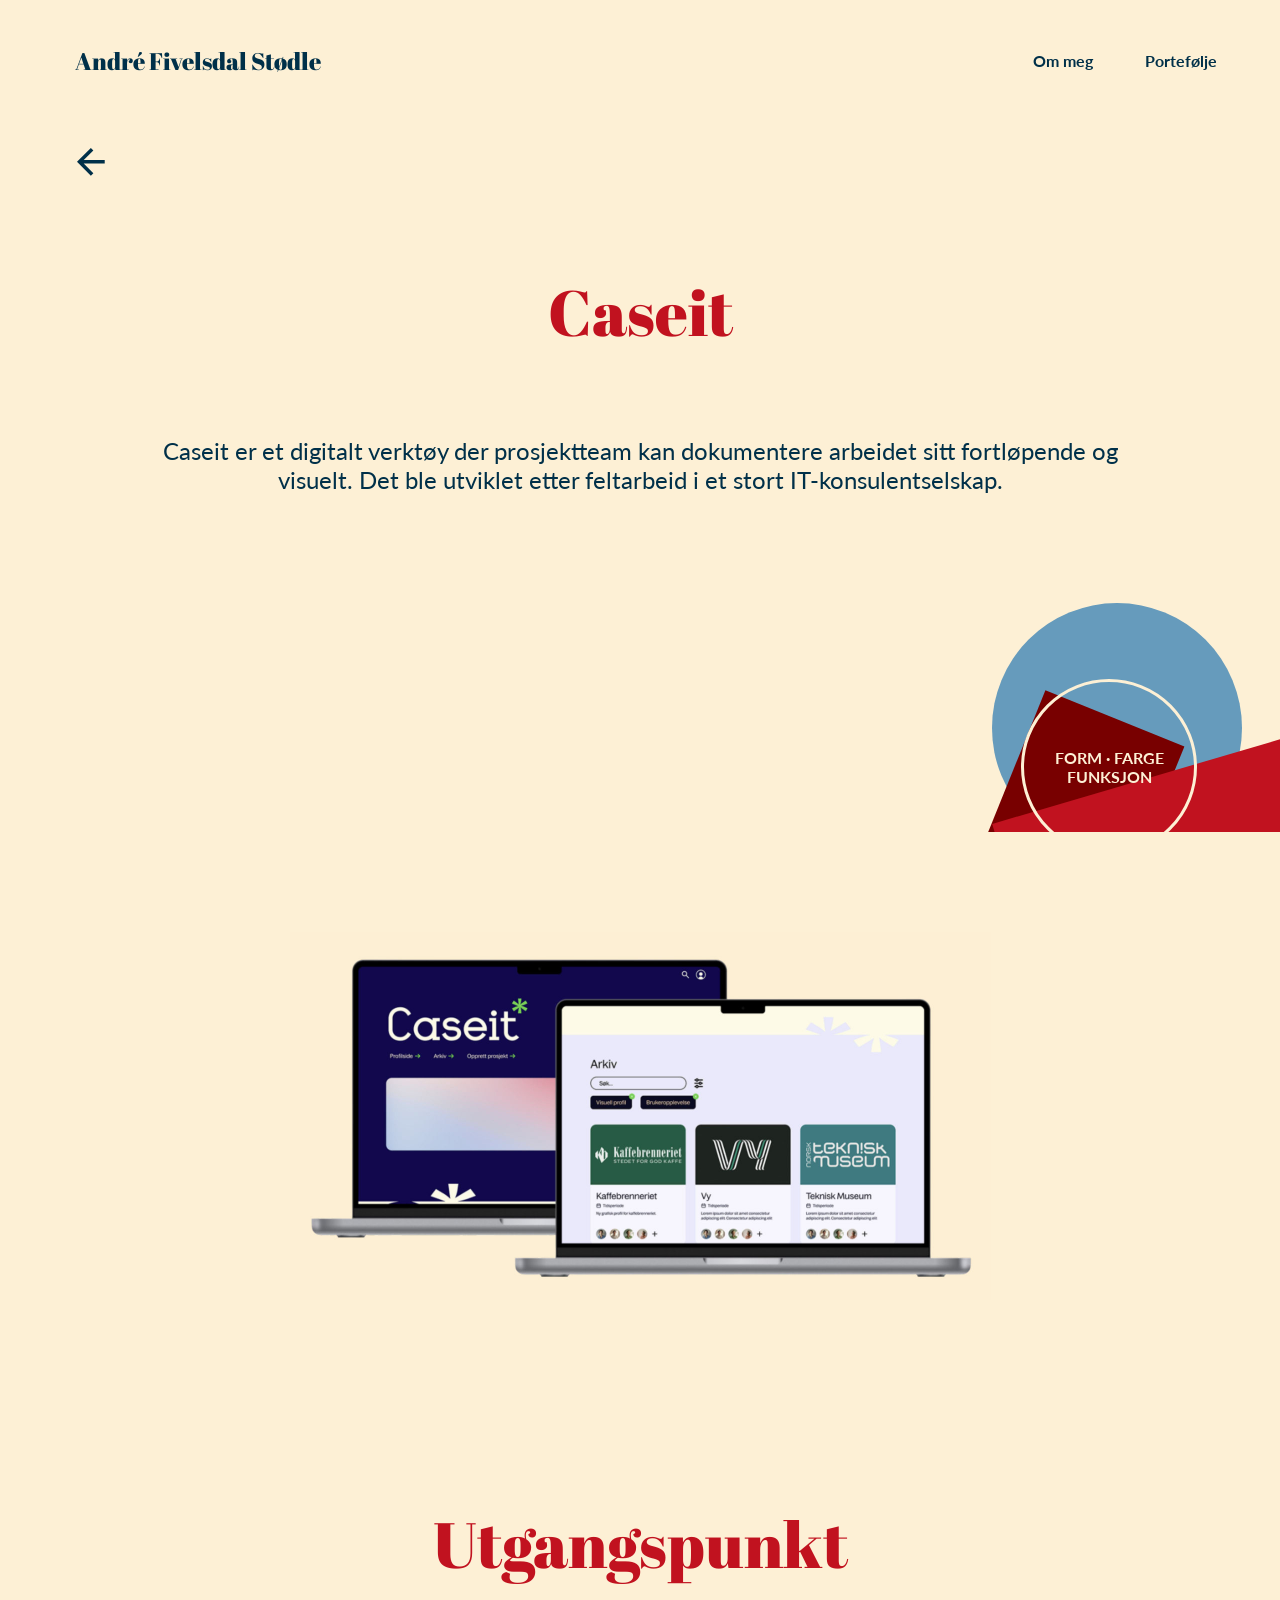
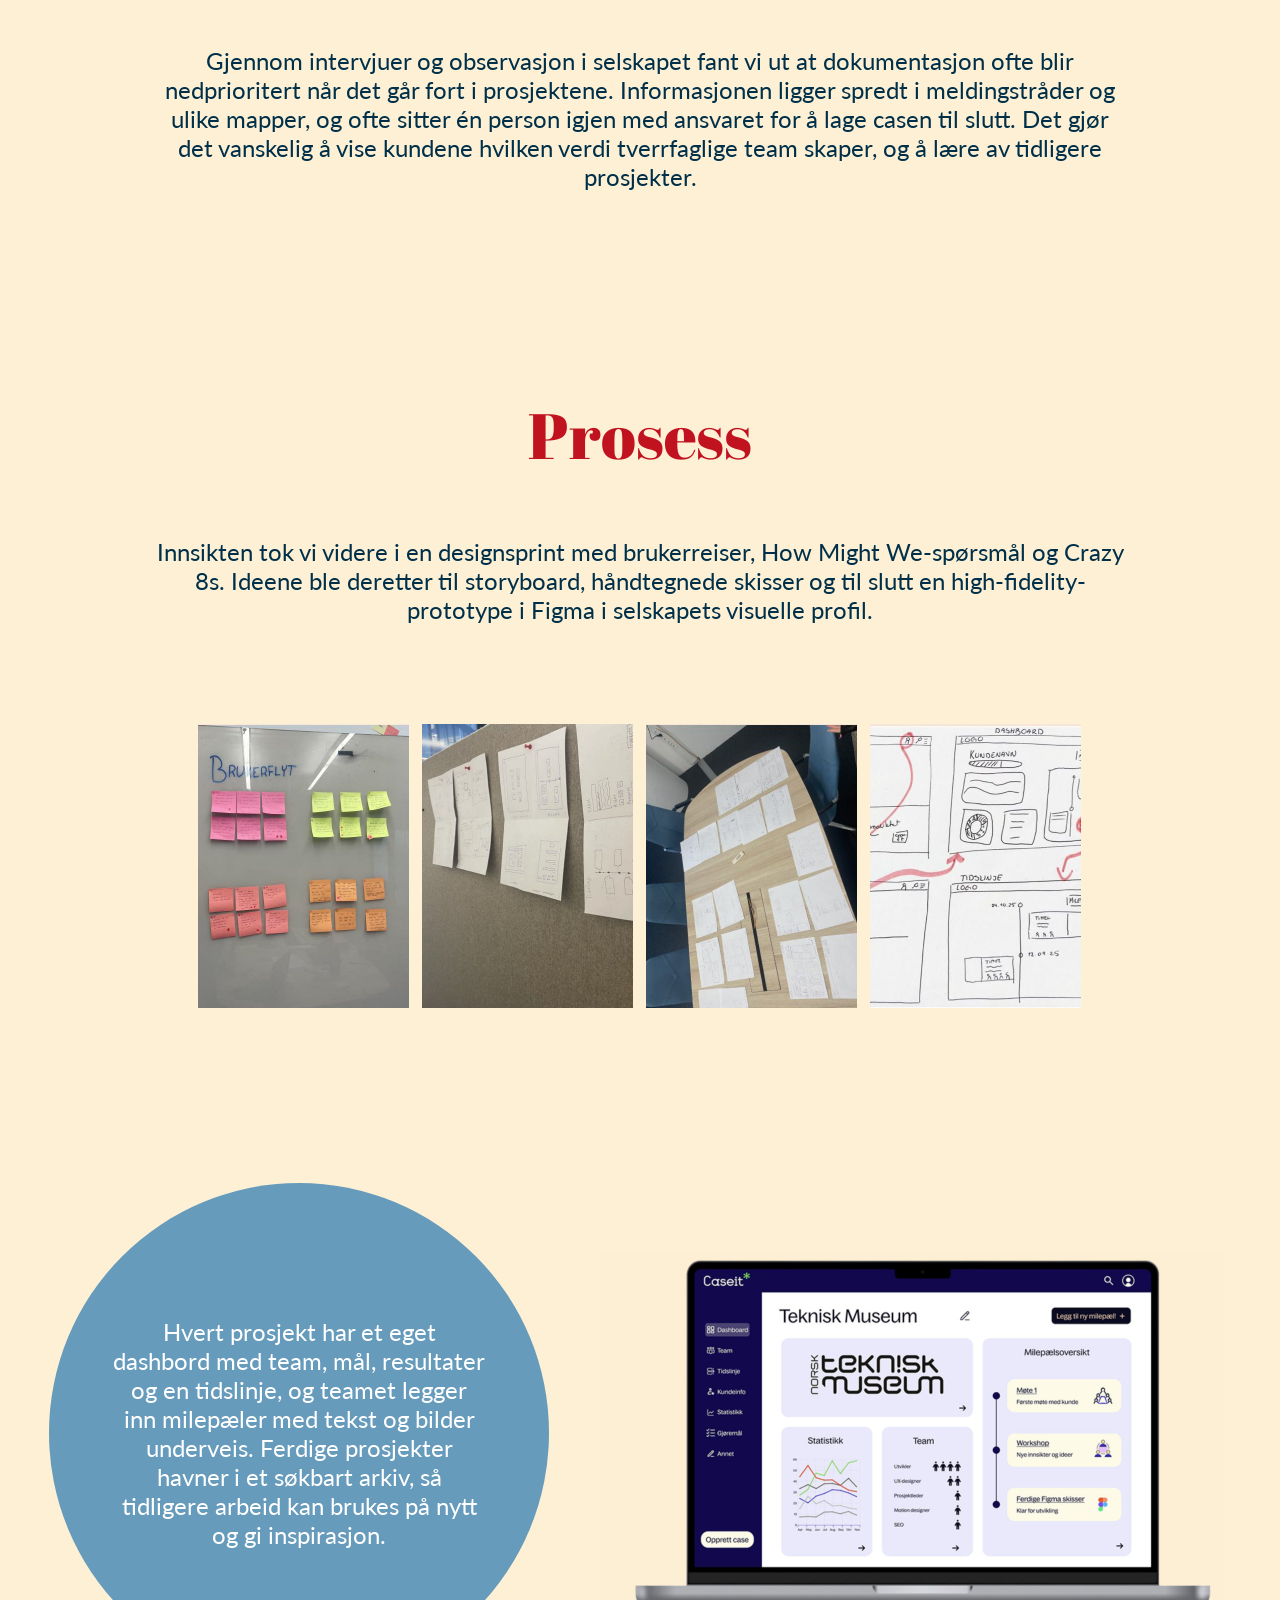
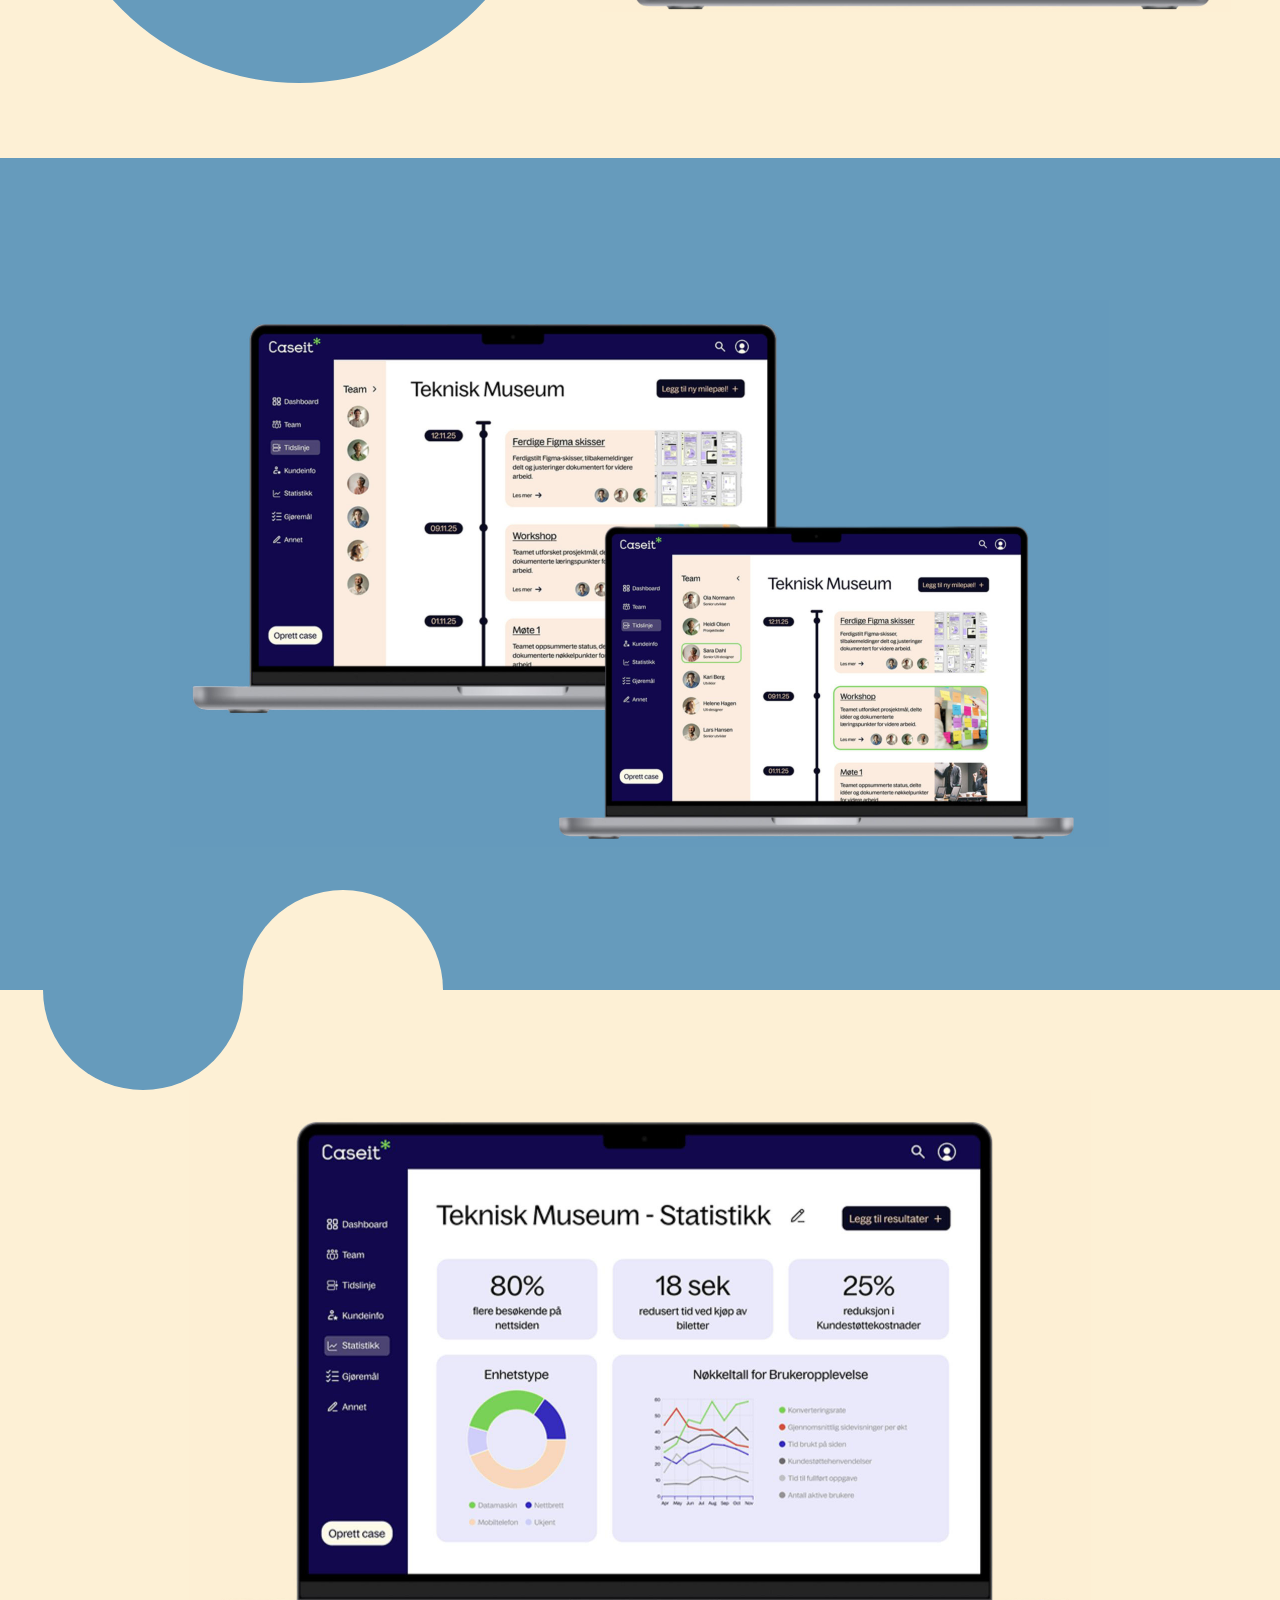
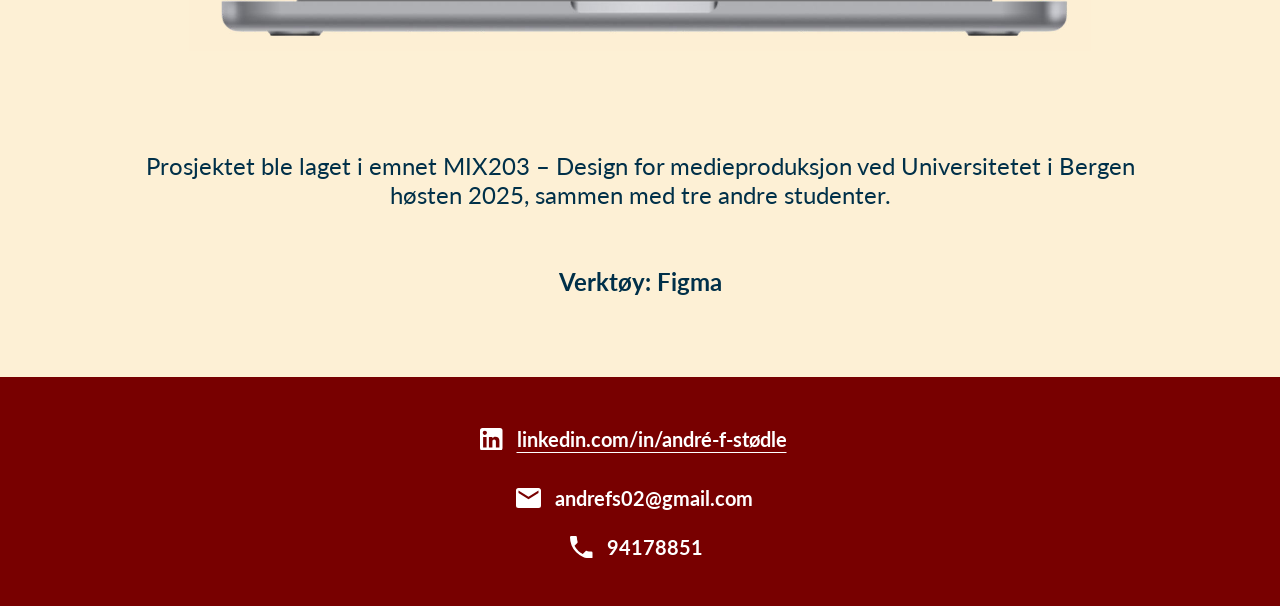
==== caseit.html @ 6f41d467 "Portefølje: André Fivelsdal Stødle Co-Authored-By: Claude Opus 5.5 <noreply@anthropic.com>" ====
<!doctype html>
<html lang="nb">
<head>
<meta charset="utf-8">
<meta name="viewport" content="width=device-width, initial-scale=1">
<title>Caseit – André Fivelsdal Stødle</title>
<meta name="description" content="Caseit: et verktøy der prosjektteam dokumenterer arbeidet sitt fortløpende og visuelt.">
<link rel="preconnect" href="https://fonts.googleapis.com">
<link rel="preconnect" href="https://fonts.gstatic.com" crossorigin>
<link href="https://fonts.googleapis.com/css2?family=Abril+Fatface&family=Lato:wght@400;700&display=swap" rel="stylesheet">
<link rel="stylesheet" href="style.css">
</head>
<body>
<section class="sec top case-hero" style="--h:832"><div class="clip"><div class="deco case" aria-hidden="true"><svg viewBox="944 603 336 229" style="overflow:hidden"><circle cx="1117" cy="728" r="125" fill="#669bbc" class="s-circ"/><polygon points="1045.4,690.3 1184.4,746.4 1083.2,997.1 944.2,941.0" fill="#780000" class="s-dark"/><polygon points="1280.2,739.3 1322.3,883.0 1034.4,967.6 992.2,823.9" fill="#c1121f" class="s-red"/><circle cx="1109" cy="767" r="86.5" fill="none" stroke="#fdf0d5" stroke-width="3"/><text x="1109" y="764" text-anchor="middle">FORM · FARGE</text><text x="1109" y="783" text-anchor="middle">FUNKSJON</text></svg></div></div><div class="wrap"><div class="hdr"><a class="a brand navy" href="hjem.html" style="--x:75;--y:46;--w:260">André Fivelsdal Stødle</a><nav class="a nav navy" style="--x:1033;--y:51;--w:200" aria-label="Hovedmeny"><a href="hjem.html#om-meg">Om meg</a><a href="hjem.html#portefolje">Portefølje</a></nav></div><a class="a back" href="hjem.html" style="--x:77;--y:148;--w:28" aria-label="Tilbake til porteføljen"><svg viewBox="0 0 28 28" aria-hidden="true"><path d="M27.72 12.11v3.5h-21l9.63 9.63-2.49 2.48L0 13.86 13.86 0l2.49 2.49-9.63 9.62h21Z"/></svg></a><h1 class="a txt c h64 red" style="--x:50;--y:272;--w:1180">Caseit</h1><p class="a txt c f24 navy" style="--x:50;--y:436;--w:1180">Caseit er et digitalt verktøy der prosjektteam kan dokumentere arbeidet sitt fortløpende og <br class="d">visuelt. Det ble utviklet etter feltarbeid i et stort IT-konsulentselskap.</p></div></section>
<section class="sec " style="--h:568"><div class="wrap"><div class="a cl" style="--x:290;--y:100;--w:701.0;--hh:368.0"><div style="--l:0.000%;--t:0.000%;--iw:100.000%;--ih:100.000%"><img src="img/case-1.jpg" alt="Caseit på to bærbare datamaskiner" loading="lazy" decoding="async"></div></div></div></section>
<section class="sec " style="--h:491"><div class="wrap"><h2 class="a txt c h64 red" style="--x:50;--y:104;--w:1180">Utgangspunkt</h2><p class="a txt c f24 navy" style="--x:50;--y:246;--w:1180">Gjennom intervjuer og observasjon i selskapet fant vi ut at dokumentasjon ofte blir <br class="d">nedprioritert når det går fort i prosjektene. Informasjonen ligger spredt i meldingstråder og <br class="d">ulike mapper, og ofte sitter én person igjen med ansvaret for å lage casen til slutt. Det gjør <br class="d">det vanskelig å vise kundene hvilken verdi tverrfaglige team skaper, og å lære av tidligere <br class="d">prosjekter.</p></div></section>
<section class="sec " style="--h:817"><div class="wrap"><h2 class="a txt c h64 red" style="--x:50;--y:104;--w:1180">Prosess</h2><p class="a txt c f24 navy" style="--x:50;--y:246;--w:1180">Innsikten tok vi videre i en designsprint med brukerreiser, How Might We-spørsmål og Crazy <br class="d">8s. Ideene ble deretter til storyboard, håndtegnede skisser og til slutt en high-fidelity- <br class="d">prototype i Figma i selskapets visuelle profil.</p><div class="a cl" style="--x:198;--y:433;--w:883.0;--hh:284.0"><div style="--l:0.000%;--t:0.000%;--iw:23.896%;--ih:100.000%"><img src="img/case-2.jpg" alt="Brukerflyt med post-it-lapper" loading="lazy" decoding="async"></div><div style="--l:25.368%;--t:0.000%;--iw:23.896%;--ih:100.000%"><img src="img/case-3.jpg" alt="Skisser på vegg" loading="lazy" decoding="async"></div><div style="--l:50.736%;--t:0.000%;--iw:23.896%;--ih:100.000%"><img src="img/case-4.jpg" alt="Storyboard på bord" loading="lazy" decoding="async"></div><div style="--l:76.104%;--t:0.000%;--iw:23.896%;--ih:100.000%"><img src="img/case-5.jpg" alt="Håndtegnede skisser av dashbord" loading="lazy" decoding="async"></div></div></div></section>
<section class="sec " style="--h:650"><div class="wrap"><div class="a circ " style="--x:49;--y:75;--w:500"><div class="f24 wh">Hvert prosjekt har et eget <br class="d">dashbord med team, mål, resultater <br class="d">og en tidslinje, og teamet legger <br class="d">inn milepæler med tekst og bilder <br class="d">underveis. Ferdige prosjekter <br class="d">havner i et søkbart arkiv, så <br class="d">tidligere arbeid kan brukes på nytt <br class="d">og gi inspirasjon.</div></div><div class="a cl" style="--x:600;--y:146;--w:631.0;--hh:358.0"><div style="--l:0.000%;--t:0.000%;--iw:100.000%;--ih:100.000%"><img src="img/case-6.jpg" alt="Caseit: prosjektdashbord for Teknisk Museum" loading="lazy" decoding="async"></div></div></div></section>
<section class="sec blue" style="--h:832"><div class="wrap"><div class="a cl" style="--x:170;--y:142;--w:939.0;--hh:547.0"><div style="--l:0.000%;--t:0.000%;--iw:100.000%;--ih:100.000%"><img src="img/case-7.jpg" alt="Caseit: tidslinje med milepæler" loading="lazy" decoding="async"></div></div></div></section>
<section class="sec " style="--h:987"><div class="wrap"><div class="bump up r" style="--x:343" aria-hidden="true"></div><div class="bump down blue" style="--x:143" aria-hidden="true"></div><div class="a cl" style="--x:189;--y:100;--w:902.0;--hh:561.0"><div style="--l:0.000%;--t:0.000%;--iw:100.000%;--ih:100.000%"><img src="img/case-8.jpg" alt="Caseit: statistikkside" loading="lazy" decoding="async"></div></div><p class="a txt c f24 navy" style="--x:50;--y:761;--w:1180">Prosjektet ble laget i emnet MIX203 – Design for medieproduksjon ved Universitetet i Bergen <br class="d">høsten 2025, sammen med tre andre studenter.</p><p class="a txt c f24 b navy" style="--x:50;--y:848;--w:1180">Verktøy: Figma</p></div></section>
<footer class="sec foot" style="--h:229" id="kontakt"><div class="wrap"><div class="a fi" style="--x:480;--y:50;--w:330;gap:calc(14*var(--u))"><svg width="22.5" height="22.5" viewBox="0 0 22.5 22.5" style="width:calc(22.5*var(--u));height:calc(22.5*var(--u))" aria-hidden="true"><path d="M20 0a2.5 2.5 0 0 1 2.5 2.5V20a2.5 2.5 0 0 1-2.5 2.5H2.5A2.5 2.5 0 0 1 0 20V2.5A2.5 2.5 0 0 1 2.5 0H20m-.62 19.38v-6.63a4.08 4.08 0 0 0-4.08-4.07c-1.06 0-2.3.64-2.9 1.62V8.91H8.91v10.47h3.49v-6.17c0-.96.77-1.75 1.74-1.75a1.75 1.75 0 0 1 1.75 1.75v6.17h3.49M4.85 6.95a2.1 2.1 0 0 0 2.1-2.1c0-1.16-.94-2.11-2.1-2.11a2.11 2.11 0 0 0-2.11 2.11c0 1.16.95 2.1 2.11 2.1m1.74 12.43V8.91H3.12v10.47h3.47Z"/></svg><a href="https://www.linkedin.com/in/andré-f-stødle" target="_blank" rel="noopener">linkedin.com/in/andré-f-stødle</a></div><div class="a fi" style="--x:516;--y:109;--w:260;gap:calc(14*var(--u))"><svg width="25" height="20" viewBox="0 0 25 20" style="width:calc(25*var(--u));height:calc(20*var(--u))" aria-hidden="true"><path d="M22.5 5l-10 6.25L2.5 5V2.5l10 6.25 10-6.25m0-2.5h-20A2.5 2.5 0 0 0 0 2.5v15A2.5 2.5 0 0 0 2.5 20h20a2.5 2.5 0 0 0 2.5-2.5v-15C25 1.11 23.88 0 22.5 0Z"/></svg><span>andrefs02@gmail.com</span></div><div class="a fi" style="--x:570;--y:158;--w:200;gap:calc(14*var(--u))"><svg width="22.5" height="22.5" viewBox="0 0 22.5 22.5" style="width:calc(22.5*var(--u));height:calc(22.5*var(--u))" aria-hidden="true"><path d="M4.53 9.74a18.9 18.9 0 0 0 8.23 8.24l2.75-2.75c.35-.35.84-.46 1.28-.32 1.4.47 2.9.71 4.46.71A1.25 1.25 0 0 1 22.5 16.88v4.37a1.25 1.25 0 0 1-1.25 1.25A21.25 21.25 0 0 1 0 1.25 1.25 1.25 0 0 1 1.25 0h4.37a1.25 1.25 0 0 1 1.26 1.25c0 1.56.24 3.06.71 4.46.13.44.03.93-.31 1.28L4.53 9.74Z"/></svg><span>94178851</span></div></div></footer>
<script src="nav.js"></script>
</body>
</html>
---- style.css ----
/* Design is a 1280px wide Figma frame. 1 design px = --u.
   ≥820px: the frame scales so one 1280×832 frame fits the browser window (as in Figma on a MacBook Air):
   limited by width, and by height (never below 0.85×), capped at 1.5×.
   <820px: mobile flow layout. */
:root{
  --cream:#fdf0d5; --navy:#003049; --red:#c1121f; --maroon:#780000; --blue:#669bbc; --white:#fff;
  --u:min(1.5px, calc(100vw / 1280), max(0.85px, calc(100vh / 832)));
  --serif:'Abril Fatface', Georgia, serif;
  --sans:'Lato', system-ui, -apple-system, 'Segoe UI', sans-serif;
  color-scheme: light;
}
@supports (width:1cqw){
  :root{--u:min(1.5px, calc(100cqw / 1280), max(0.85px, calc(100svh / 832)))}
  body{container-type:inline-size}
}
*{box-sizing:border-box;margin:0;padding:0}
html{scroll-behavior:smooth;-webkit-text-size-adjust:100%;text-size-adjust:100%}
body{background:var(--cream);color:var(--navy);font-family:var(--sans);overflow-x:hidden;-webkit-font-smoothing:antialiased}
img{display:block;max-width:none}
a{color:inherit;text-decoration:none}

/* ---------- sections ---------- */
.sec{position:relative;height:calc(var(--h)*var(--u));background:var(--bg,var(--cream))}
.sec.blue{--bg:var(--blue)}
.sec.foot{--bg:var(--maroon)}
.wrap{position:relative;width:calc(1280*var(--u));height:100%;margin:0 auto}
.clip{position:absolute;inset:0;overflow:hidden;pointer-events:none}

/* absolute placement in design px */
.a{position:absolute;left:calc(var(--x,0)*var(--u));top:calc(var(--y,0)*var(--u));width:calc(var(--w,1280)*var(--u))}
.c{text-align:center}

/* ---------- type ---------- */
.serif{font-family:var(--serif);font-weight:400}
.h96{font-family:var(--serif);font-size:calc(96*var(--u));line-height:calc(103*var(--u))}
.h64{font-family:var(--serif);font-size:calc(64*var(--u));line-height:calc(80*var(--u))}
.h48{font-family:var(--serif);font-size:calc(48*var(--u));line-height:calc(60*var(--u))}
.f24{font-size:calc(24*var(--u));line-height:calc(29*var(--u))}
.f20{font-size:calc(20*var(--u));line-height:calc(24*var(--u))}
.f16{font-size:calc(16*var(--u));line-height:calc(19*var(--u))}
.b{font-weight:700}
.red{color:var(--red)} .navy{color:var(--navy)} .cr{color:var(--cream)} .wh{color:var(--white)}
p+p{margin-top:1.2em}
h1,h2,h3{font-weight:400}

/* ---------- header ---------- */
.brand{font-family:var(--serif);font-size:calc(24*var(--u));line-height:calc(30*var(--u));white-space:nowrap}
.nav{display:flex;gap:calc(52*var(--u));font-weight:700;font-size:calc(16*var(--u));line-height:calc(20*var(--u));white-space:nowrap}
.nav a:hover,.brand:hover{color:var(--red)}
.back{width:calc(28*var(--u));height:calc(28*var(--u));display:block}
.back svg{width:100%;height:100%;fill:var(--navy)}
.back:hover svg{fill:var(--red)}

/* ---------- hero ---------- */
.rule{height:calc(1*var(--u));background:var(--navy)}
.deco{position:absolute}
.deco.case{right:0;bottom:0;width:calc(336*var(--u))}
.deco svg{display:block;width:100%;height:auto;overflow:visible}
.deco text{font-family:var(--sans);font-weight:700;font-size:16px;fill:var(--cream)}

/* hover on the start page: the two blocks and the circle slide apart */
.deco.hero .s-circ,.deco.hero .s-dark,.deco.hero .s-red{transition:transform .6s cubic-bezier(.2,.8,.2,1)}
.deco.hero:hover .s-circ{transform:translate(-10px,-16px)}
.deco.hero:hover .s-dark{transform:translate(-22px,10px) rotate(-2deg)}
.deco.hero:hover .s-red{transform:translate(20px,14px) rotate(2deg)}
.deco.hero .s-dark,.deco.hero .s-red{transform-box:fill-box;transform-origin:50% 50%}
@media (prefers-reduced-motion:reduce){.deco.hero .s-circ,.deco.hero .s-dark,.deco.hero .s-red{transition:none}}

/* ---------- section bumps (half circles across section edges) ---------- */
.bump{position:absolute;width:calc(200*var(--u));height:calc(100*var(--u));left:calc(var(--x)*var(--u) - 100*var(--u));z-index:2}
.bump.up{top:calc(-100*var(--u));border-radius:calc(100*var(--u)) calc(100*var(--u)) 0 0;background:var(--bg,var(--cream))}
.bump.down{top:0;border-radius:0 0 calc(100*var(--u)) calc(100*var(--u))}
.bump.down.blue{background:var(--blue)} .bump.down.cream{background:var(--cream)}

/* ---------- images ---------- */
.cl{aspect-ratio:var(--w)/var(--hh)}
.cl>*{position:absolute;left:var(--l);top:var(--t);width:var(--iw);height:var(--ih)}
.cl img{width:100%;height:100%;object-fit:cover}
.cl a img{transition:transform .25s ease}
.cl a:hover img{transform:translateY(calc(-4*var(--u)))}

/* ---------- circles ---------- */
.circ{border-radius:50%;background:var(--blue);display:flex;align-items:center;justify-content:center;text-align:center;aspect-ratio:1}
a.circ{transition:transform .25s ease, background .25s ease}
a.circ:hover,a.circ.is-hover{transform:scale(1.04);background:#5a8fb1}
.btn-t{font-family:var(--serif);font-size:calc(24*var(--u));line-height:calc(32*var(--u));color:var(--white)}

/* ---------- portfolio list ---------- */
.row .more{display:inline-flex;align-items:center;gap:calc(15*var(--u));color:var(--red);font-weight:700}
.more svg{width:calc(16*var(--u));height:calc(16*var(--u));fill:var(--red);transition:transform .2s}
.row:hover .more svg{transform:translateX(calc(4*var(--u)))}

/* ---------- photo ---------- */
.photo{position:absolute;right:calc(-122*var(--u));top:calc(368*var(--u));width:calc(604*var(--u));height:calc(604*var(--u));border-radius:50%;overflow:hidden}
.photo img{position:absolute;left:calc(-32*var(--u));top:calc(-181*var(--u));width:calc(600*var(--u));height:calc(800*var(--u))}

/* ---------- graphic profile document ---------- */
.gp{padding:0 0 calc(140*var(--u))}
.gp-doc{width:calc(816*var(--u));margin:0 auto;background:#fff;box-shadow:0 calc(10*var(--u)) calc(40*var(--u)) rgba(0,48,73,.14)}
.gp-doc img{display:block;width:100%;height:auto}

/* ---------- footer ---------- */
.fi{display:flex;align-items:center;font-weight:700;font-size:calc(20*var(--u));line-height:calc(24*var(--u));color:var(--white);white-space:nowrap}
.fi svg{fill:var(--white);flex:none}
.fi a{text-decoration:underline;text-decoration-thickness:calc(1*var(--u));text-underline-offset:calc(5*var(--u))}
.fi a:hover,.fi a.is-hover{color:var(--cream);opacity:.85}

/* inside the presentation mockup: no visible scrollbar, like macOS */
html.in-mockup{scrollbar-width:none}
html.in-mockup::-webkit-scrollbar{display:none}

a:focus-visible{outline:2px solid var(--red);outline-offset:4px;border-radius:4px}

/* =================== MOBILE =================== */
@media (max-width:819px){
  :root{--u:0.5px}
  br.d{display:none}
  .sec{height:auto !important;padding:56px 20px}
  .wrap{width:100%;max-width:560px;height:auto;display:flex;flex-direction:column}
  .a{position:relative;left:auto;top:auto;width:auto;margin-top:22px}
  .wrap>.a:first-child{margin-top:0}
  .h96{font-size:clamp(46px,14vw,64px);line-height:1.07}
  .h64{font-size:clamp(36px,10.5vw,46px);line-height:1.2}
  .h48{font-size:34px;line-height:1.2}
  .f24{font-size:18px;line-height:1.4}
  .f20{font-size:17px;line-height:1.4}
  .f16{font-size:14px;line-height:1.3}
  .txt.c{text-align:center}

  /* header */
  .sec.top{padding-top:22px}
  .hdr{display:flex;align-items:center;justify-content:space-between;gap:12px;flex-wrap:wrap}
  .hdr .a{margin:0}
  .brand{font-size:19px;line-height:1.3}
  .nav{gap:18px;font-size:14px;line-height:1.3}
  .back{width:26px;height:26px;margin-top:30px}

  /* hero */
  .eyebrow-row{display:flex;align-items:center;gap:14px;margin-top:56px}
  .eyebrow-row .a{margin:0}
  .rule{width:40px;flex:none;height:1px}
  .hero-p{margin-top:26px}
  .deco{position:relative;left:auto;top:auto;margin:40px auto 0;width:min(86%,340px)}
  .deco.case{position:absolute;right:0;bottom:0;width:190px;margin:0}
  .sec.case-hero{padding-bottom:150px}

  /* bumps */
  .bump{width:100px;height:50px;left:30px}
  .bump.up{top:-50px;border-radius:50px 50px 0 0}
  .bump.down{border-radius:0 0 50px 50px}
  .bump.r{left:130px}

  /* images */
  .cl{width:100%;max-width:calc(var(--w)*1px);margin-left:auto;margin-right:auto;margin-top:30px}
  .cl a:hover img{transform:none}

  /* circles */
  .circ{width:min(100%,400px);margin:36px auto 0;padding:13%}
  .circ.long{padding:11%}
  .circ.long .f20{font-size:15px;line-height:1.35}
  .circ .f24{font-size:17px;line-height:1.35}
  .circ.btn{width:210px;padding:0}
  .btn-t{font-size:21px;line-height:1.3}

  /* front page */
  .sec.about{padding-bottom:0}
  .about .txt{margin-top:24px}
  .photo-m{position:relative;height:300px;margin:28px -20px 0;overflow:hidden}
  .photo{right:-70px;top:auto;bottom:-40px;width:330px;height:330px}
  .photo img{left:-17.5px;top:-99px;width:327px;height:436px}
  .row{display:flex;flex-direction:column;margin-top:56px !important}
  .row .cl{margin-top:22px}
  .row .a{margin-top:12px}
  .row .h48{margin-top:0}
  .more svg{width:15px;height:15px}
  .row .more{gap:10px}

  /* graphic profile */
  .gp{padding:0 16px 56px}
  .gp-doc{width:100%;max-width:816px}

  /* footer */
  .sec.foot{padding:44px 20px}
  .foot .wrap{align-items:center;gap:20px}
  .foot .a{margin:0}
  .fi{font-size:16px;line-height:1.3;gap:12px !important;white-space:normal}
  .fi svg{transform:scale(.85)}
  .fi a{text-underline-offset:4px}
}
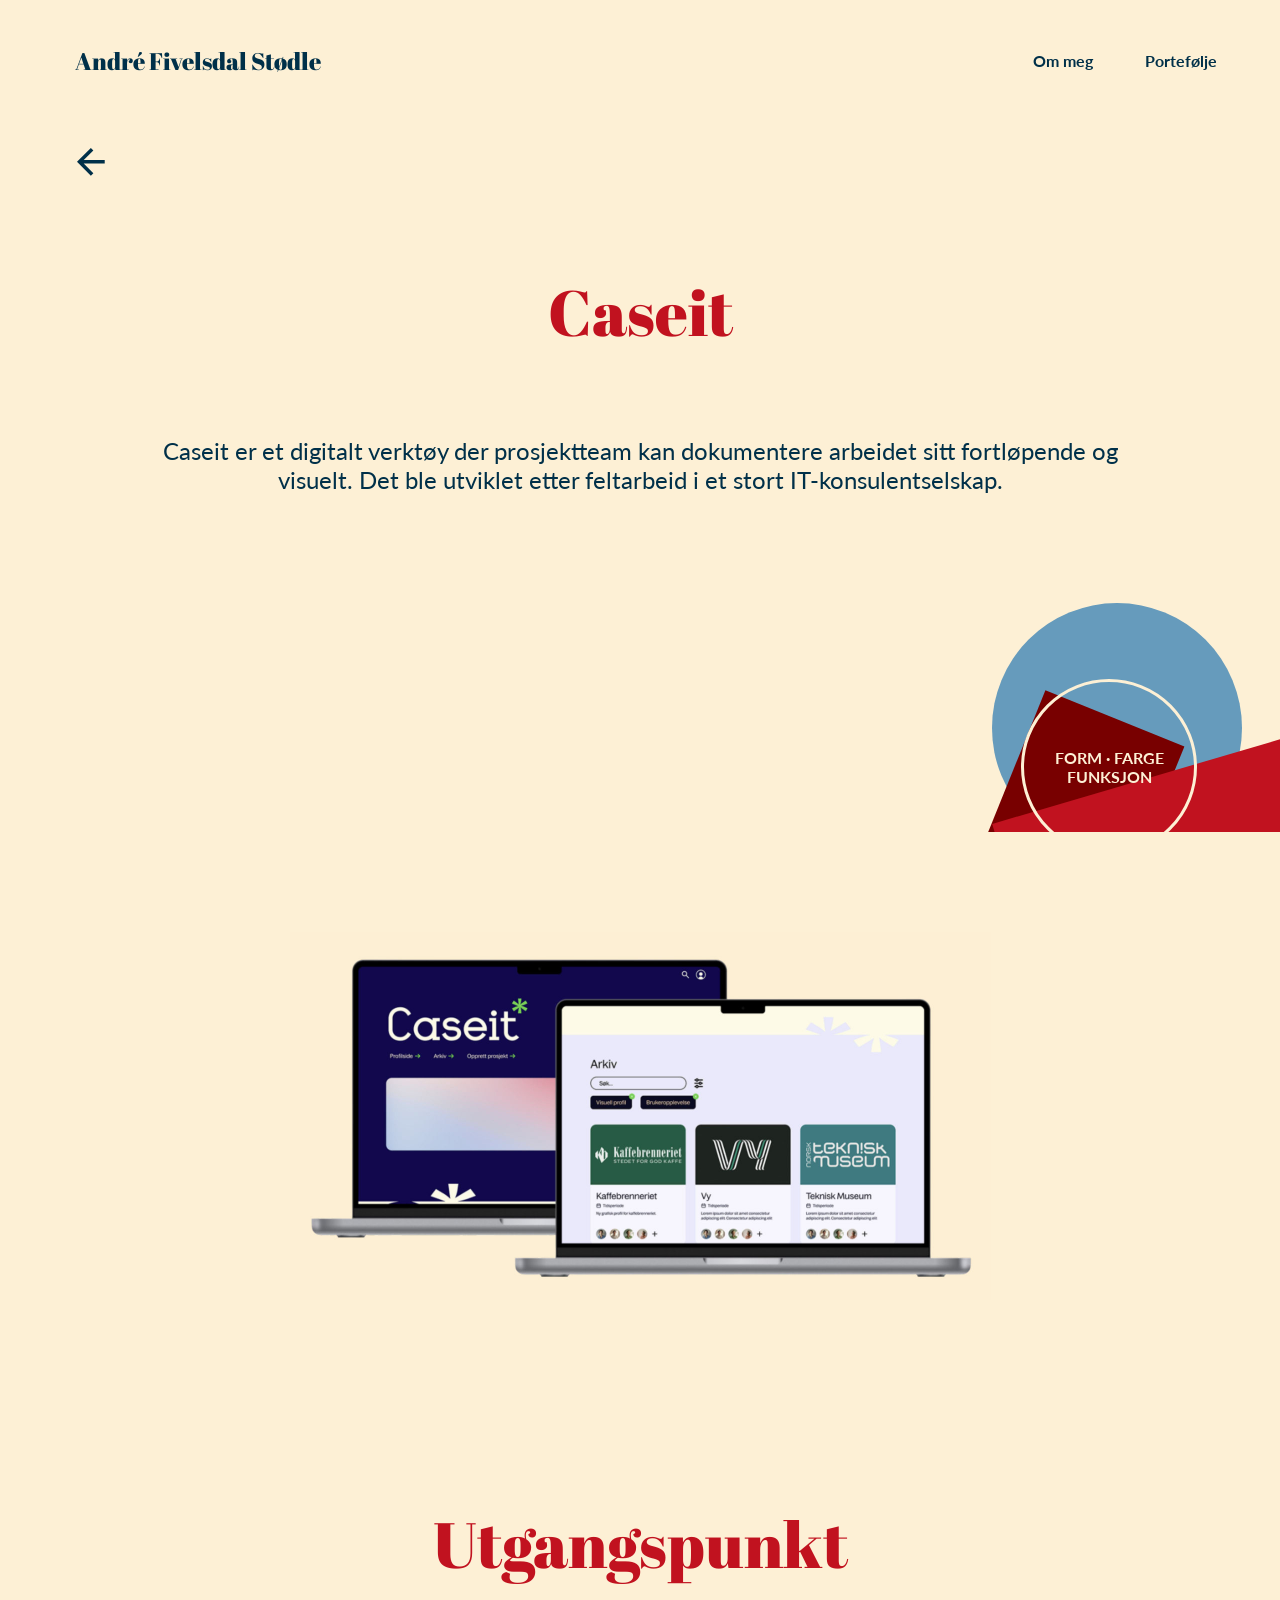
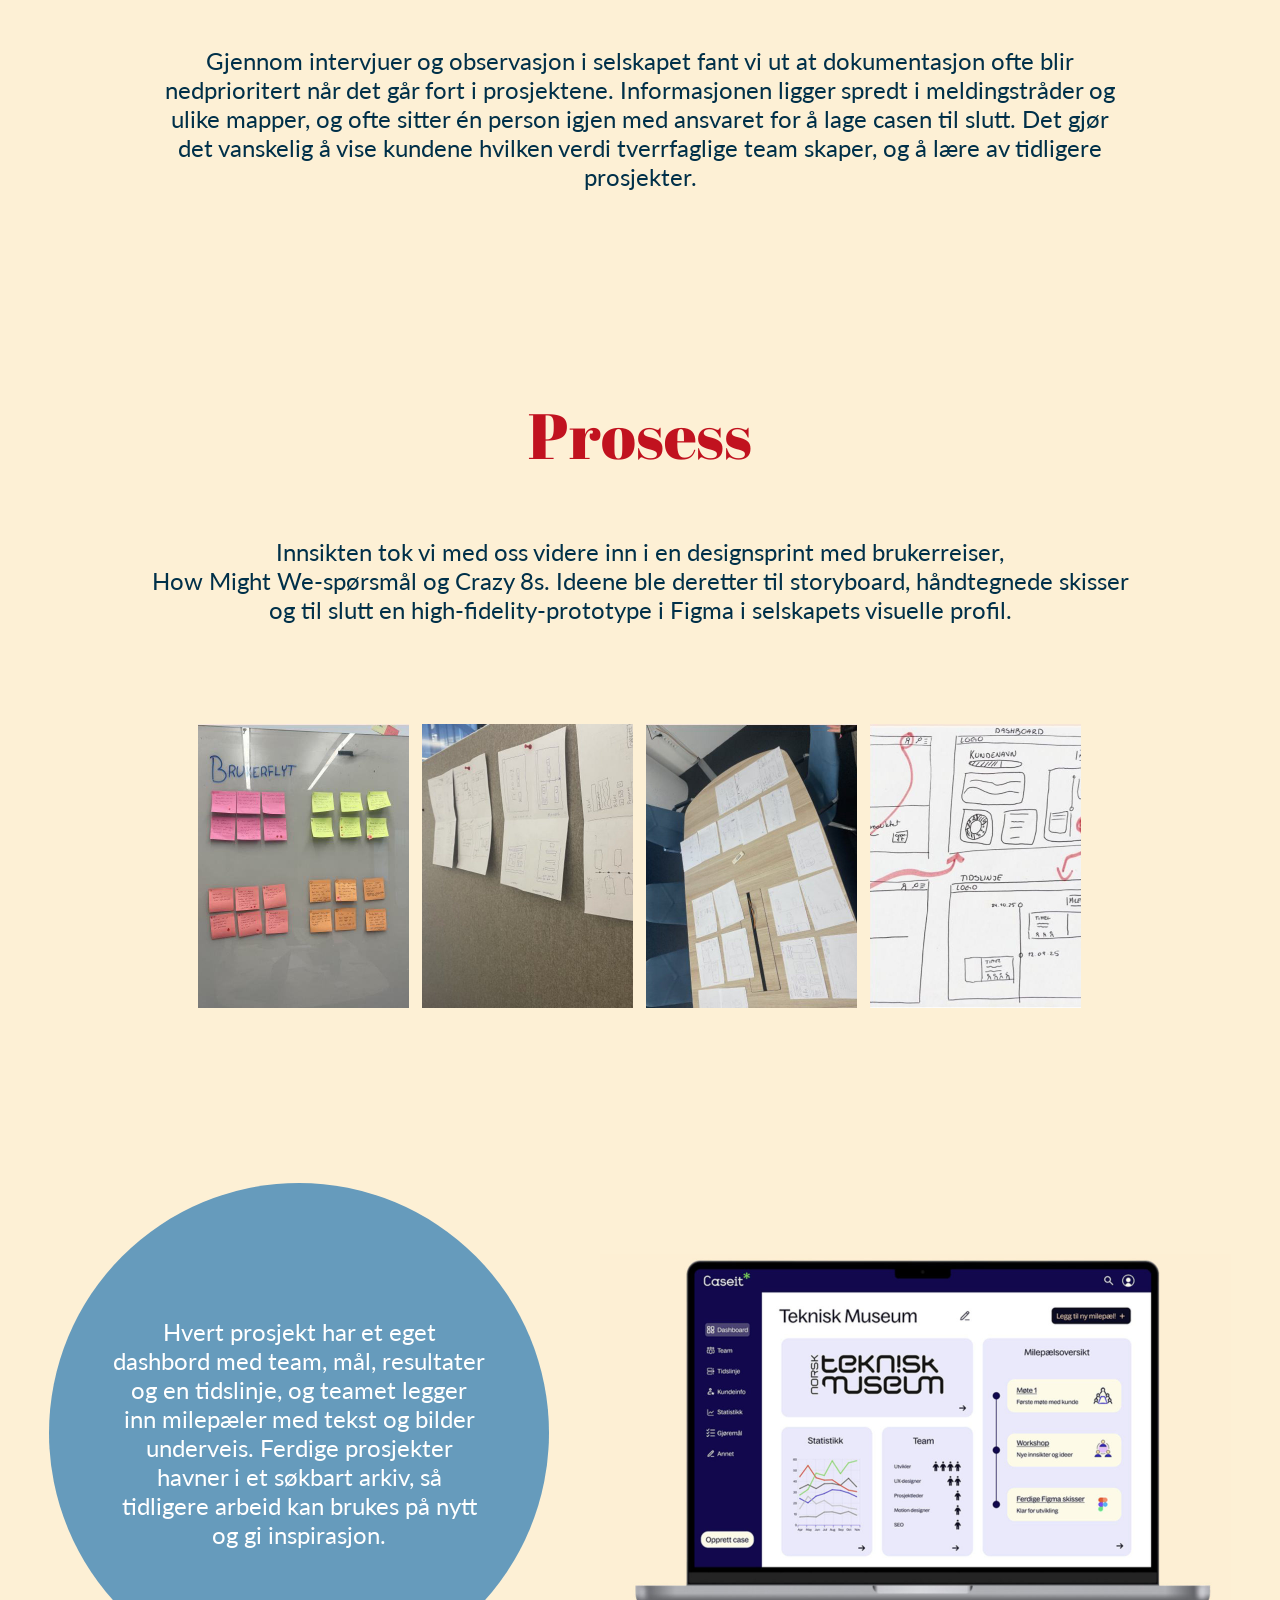
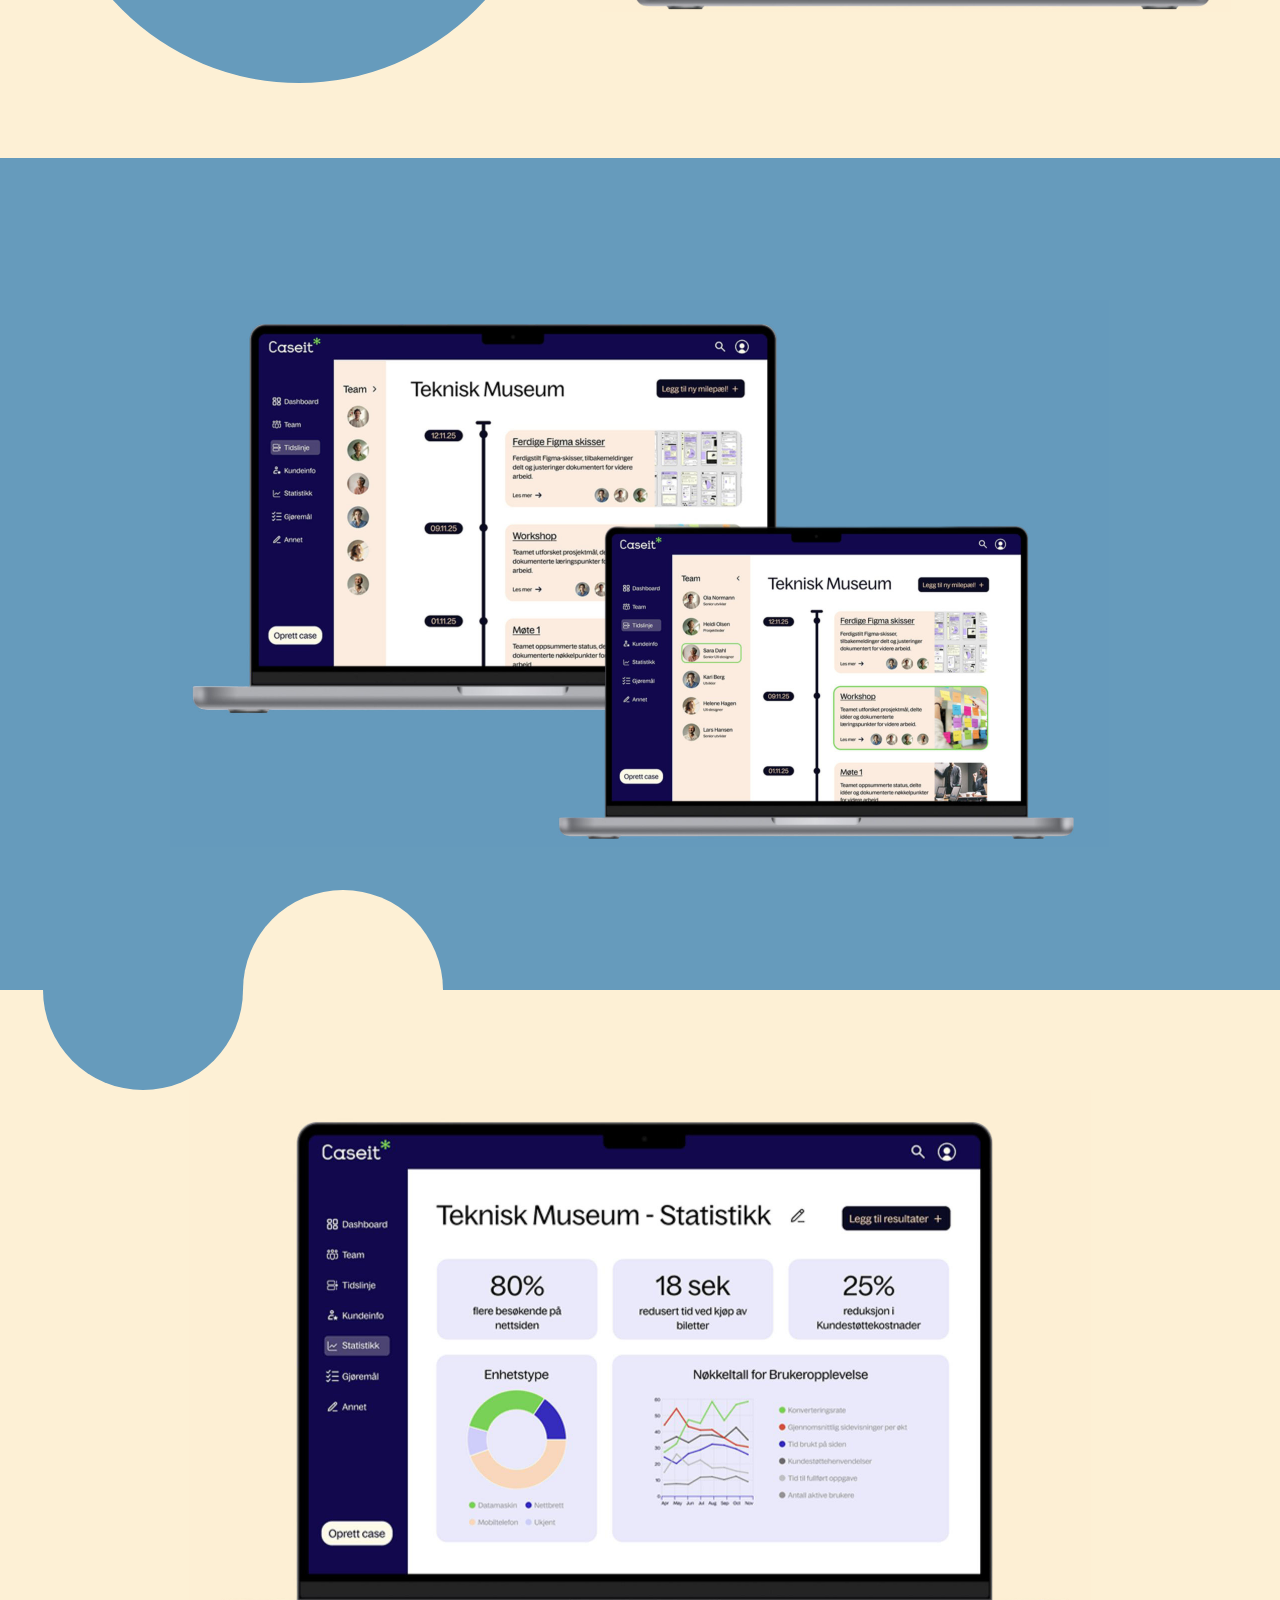
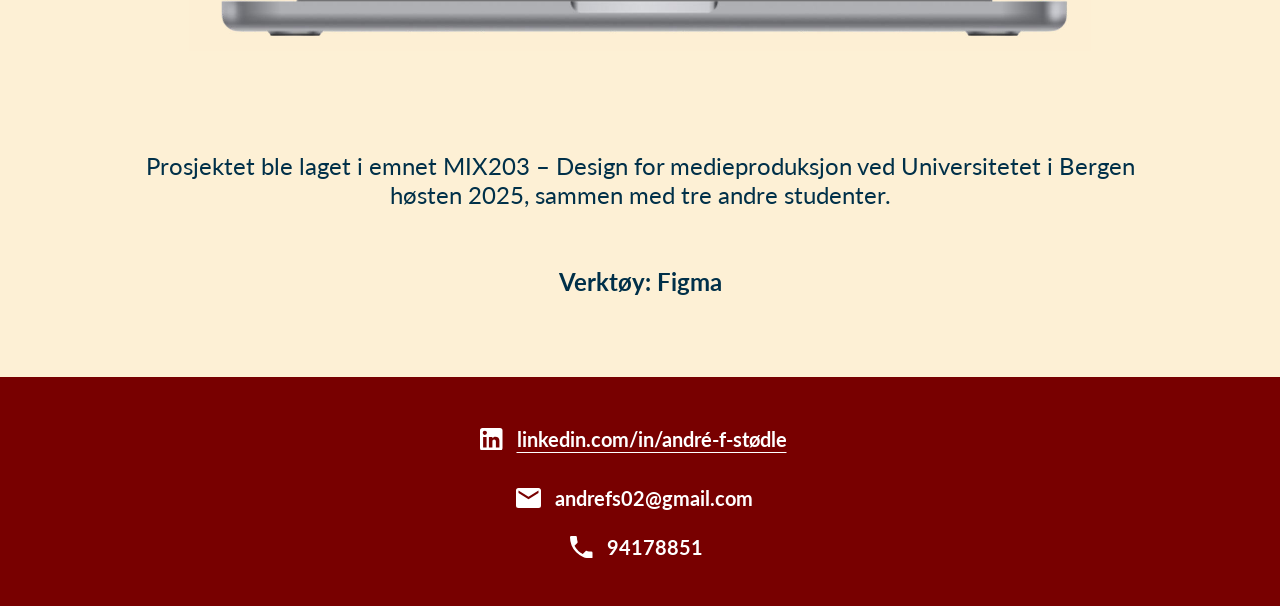
==== commit 741a0401: "Caseit: ny formulering i prosessteksten Co-Authored-By: Claude Opus 5.5 <noreply@anthropic.com>" ====
--- a/caseit.html
+++ b/caseit.html
@@ -14,7 +14,7 @@
 <section class="sec top case-hero" style="--h:832"><div class="clip"><div class="deco case" aria-hidden="true"><svg viewBox="944 603 336 229" style="overflow:hidden"><circle cx="1117" cy="728" r="125" fill="#669bbc" class="s-circ"/><polygon points="1045.4,690.3 1184.4,746.4 1083.2,997.1 944.2,941.0" fill="#780000" class="s-dark"/><polygon points="1280.2,739.3 1322.3,883.0 1034.4,967.6 992.2,823.9" fill="#c1121f" class="s-red"/><circle cx="1109" cy="767" r="86.5" fill="none" stroke="#fdf0d5" stroke-width="3"/><text x="1109" y="764" text-anchor="middle">FORM · FARGE</text><text x="1109" y="783" text-anchor="middle">FUNKSJON</text></svg></div></div><div class="wrap"><div class="hdr"><a class="a brand navy" href="hjem.html" style="--x:75;--y:46;--w:260">André Fivelsdal Stødle</a><nav class="a nav navy" style="--x:1033;--y:51;--w:200" aria-label="Hovedmeny"><a href="hjem.html#om-meg">Om meg</a><a href="hjem.html#portefolje">Portefølje</a></nav></div><a class="a back" href="hjem.html" style="--x:77;--y:148;--w:28" aria-label="Tilbake til porteføljen"><svg viewBox="0 0 28 28" aria-hidden="true"><path d="M27.72 12.11v3.5h-21l9.63 9.63-2.49 2.48L0 13.86 13.86 0l2.49 2.49-9.63 9.62h21Z"/></svg></a><h1 class="a txt c h64 red" style="--x:50;--y:272;--w:1180">Caseit</h1><p class="a txt c f24 navy" style="--x:50;--y:436;--w:1180">Caseit er et digitalt verktøy der prosjektteam kan dokumentere arbeidet sitt fortløpende og <br class="d">visuelt. Det ble utviklet etter feltarbeid i et stort IT-konsulentselskap.</p></div></section>
 <section class="sec " style="--h:568"><div class="wrap"><div class="a cl" style="--x:290;--y:100;--w:701.0;--hh:368.0"><div style="--l:0.000%;--t:0.000%;--iw:100.000%;--ih:100.000%"><img src="img/case-1.jpg" alt="Caseit på to bærbare datamaskiner" loading="lazy" decoding="async"></div></div></div></section>
 <section class="sec " style="--h:491"><div class="wrap"><h2 class="a txt c h64 red" style="--x:50;--y:104;--w:1180">Utgangspunkt</h2><p class="a txt c f24 navy" style="--x:50;--y:246;--w:1180">Gjennom intervjuer og observasjon i selskapet fant vi ut at dokumentasjon ofte blir <br class="d">nedprioritert når det går fort i prosjektene. Informasjonen ligger spredt i meldingstråder og <br class="d">ulike mapper, og ofte sitter én person igjen med ansvaret for å lage casen til slutt. Det gjør <br class="d">det vanskelig å vise kundene hvilken verdi tverrfaglige team skaper, og å lære av tidligere <br class="d">prosjekter.</p></div></section>
-<section class="sec " style="--h:817"><div class="wrap"><h2 class="a txt c h64 red" style="--x:50;--y:104;--w:1180">Prosess</h2><p class="a txt c f24 navy" style="--x:50;--y:246;--w:1180">Innsikten tok vi videre i en designsprint med brukerreiser, How Might We-spørsmål og Crazy <br class="d">8s. Ideene ble deretter til storyboard, håndtegnede skisser og til slutt en high-fidelity- <br class="d">prototype i Figma i selskapets visuelle profil.</p><div class="a cl" style="--x:198;--y:433;--w:883.0;--hh:284.0"><div style="--l:0.000%;--t:0.000%;--iw:23.896%;--ih:100.000%"><img src="img/case-2.jpg" alt="Brukerflyt med post-it-lapper" loading="lazy" decoding="async"></div><div style="--l:25.368%;--t:0.000%;--iw:23.896%;--ih:100.000%"><img src="img/case-3.jpg" alt="Skisser på vegg" loading="lazy" decoding="async"></div><div style="--l:50.736%;--t:0.000%;--iw:23.896%;--ih:100.000%"><img src="img/case-4.jpg" alt="Storyboard på bord" loading="lazy" decoding="async"></div><div style="--l:76.104%;--t:0.000%;--iw:23.896%;--ih:100.000%"><img src="img/case-5.jpg" alt="Håndtegnede skisser av dashbord" loading="lazy" decoding="async"></div></div></div></section>
+<section class="sec " style="--h:817"><div class="wrap"><h2 class="a txt c h64 red" style="--x:50;--y:104;--w:1180">Prosess</h2><p class="a txt c f24 navy" style="--x:50;--y:246;--w:1180">Innsikten tok vi med oss videre inn i en designsprint med brukerreiser, <br class="d">How Might We-spørsmål og Crazy 8s. Ideene ble deretter til storyboard, håndtegnede skisser <br class="d">og til slutt en high-fidelity-prototype i Figma i selskapets visuelle profil.</p><div class="a cl" style="--x:198;--y:433;--w:883.0;--hh:284.0"><div style="--l:0.000%;--t:0.000%;--iw:23.896%;--ih:100.000%"><img src="img/case-2.jpg" alt="Brukerflyt med post-it-lapper" loading="lazy" decoding="async"></div><div style="--l:25.368%;--t:0.000%;--iw:23.896%;--ih:100.000%"><img src="img/case-3.jpg" alt="Skisser på vegg" loading="lazy" decoding="async"></div><div style="--l:50.736%;--t:0.000%;--iw:23.896%;--ih:100.000%"><img src="img/case-4.jpg" alt="Storyboard på bord" loading="lazy" decoding="async"></div><div style="--l:76.104%;--t:0.000%;--iw:23.896%;--ih:100.000%"><img src="img/case-5.jpg" alt="Håndtegnede skisser av dashbord" loading="lazy" decoding="async"></div></div></div></section>
 <section class="sec " style="--h:650"><div class="wrap"><div class="a circ " style="--x:49;--y:75;--w:500"><div class="f24 wh">Hvert prosjekt har et eget <br class="d">dashbord med team, mål, resultater <br class="d">og en tidslinje, og teamet legger <br class="d">inn milepæler med tekst og bilder <br class="d">underveis. Ferdige prosjekter <br class="d">havner i et søkbart arkiv, så <br class="d">tidligere arbeid kan brukes på nytt <br class="d">og gi inspirasjon.</div></div><div class="a cl" style="--x:600;--y:146;--w:631.0;--hh:358.0"><div style="--l:0.000%;--t:0.000%;--iw:100.000%;--ih:100.000%"><img src="img/case-6.jpg" alt="Caseit: prosjektdashbord for Teknisk Museum" loading="lazy" decoding="async"></div></div></div></section>
 <section class="sec blue" style="--h:832"><div class="wrap"><div class="a cl" style="--x:170;--y:142;--w:939.0;--hh:547.0"><div style="--l:0.000%;--t:0.000%;--iw:100.000%;--ih:100.000%"><img src="img/case-7.jpg" alt="Caseit: tidslinje med milepæler" loading="lazy" decoding="async"></div></div></div></section>
 <section class="sec " style="--h:987"><div class="wrap"><div class="bump up r" style="--x:343" aria-hidden="true"></div><div class="bump down blue" style="--x:143" aria-hidden="true"></div><div class="a cl" style="--x:189;--y:100;--w:902.0;--hh:561.0"><div style="--l:0.000%;--t:0.000%;--iw:100.000%;--ih:100.000%"><img src="img/case-8.jpg" alt="Caseit: statistikkside" loading="lazy" decoding="async"></div></div><p class="a txt c f24 navy" style="--x:50;--y:761;--w:1180">Prosjektet ble laget i emnet MIX203 – Design for medieproduksjon ved Universitetet i Bergen <br class="d">høsten 2025, sammen med tre andre studenter.</p><p class="a txt c f24 b navy" style="--x:50;--y:848;--w:1180">Verktøy: Figma</p></div></section>
